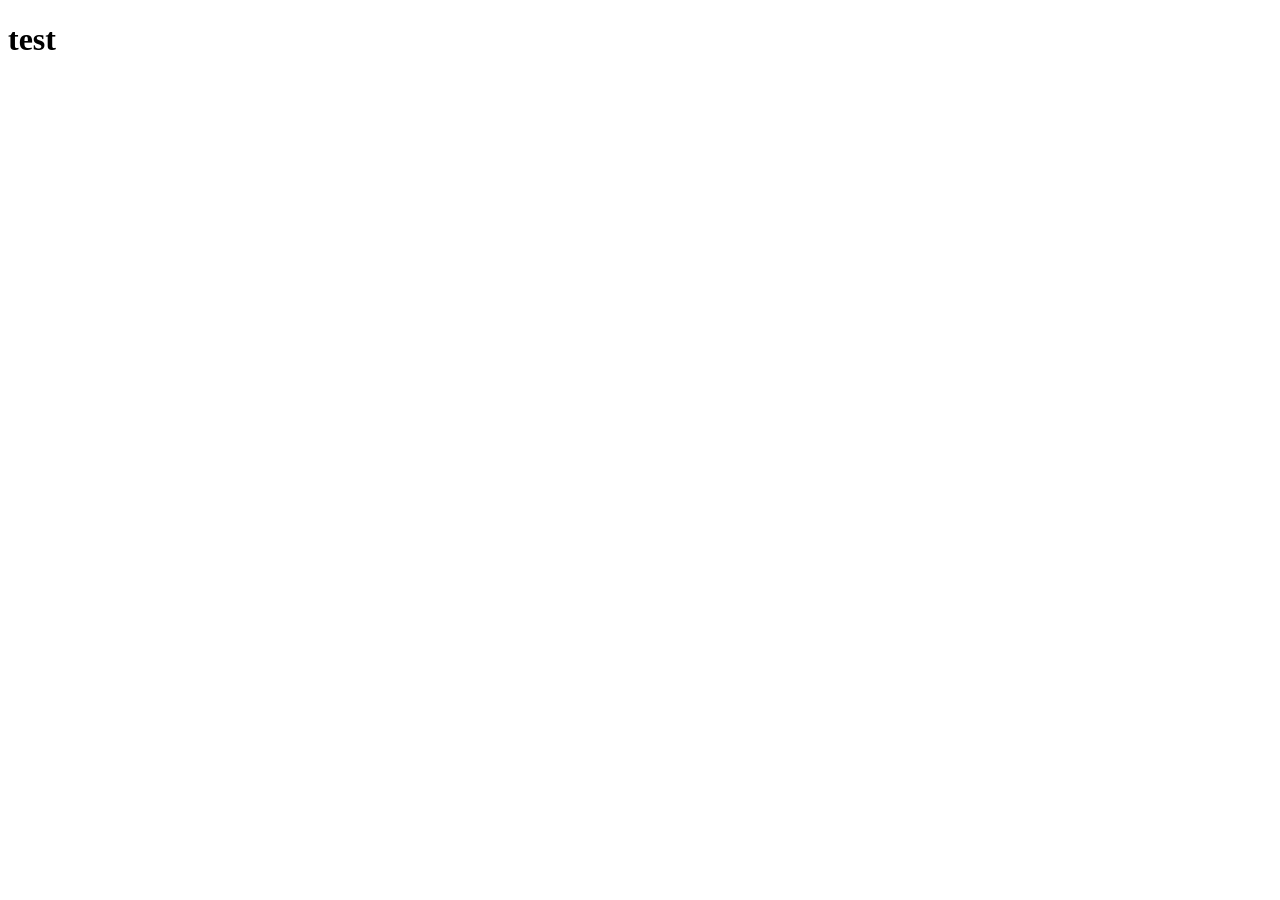
==== frontend/index.html @ 34bb6fc3 "初始化" ====
<!doctype html>
<html lang="Zh-CN">
  <head>
    <meta charset="UTF-8" />
    <meta name="viewport" content="width=device-width, initial-scale=1.0" />
    <title>Document</title>
  </head>
  <body>
    <h1>test</h1>
  </body>
</html>
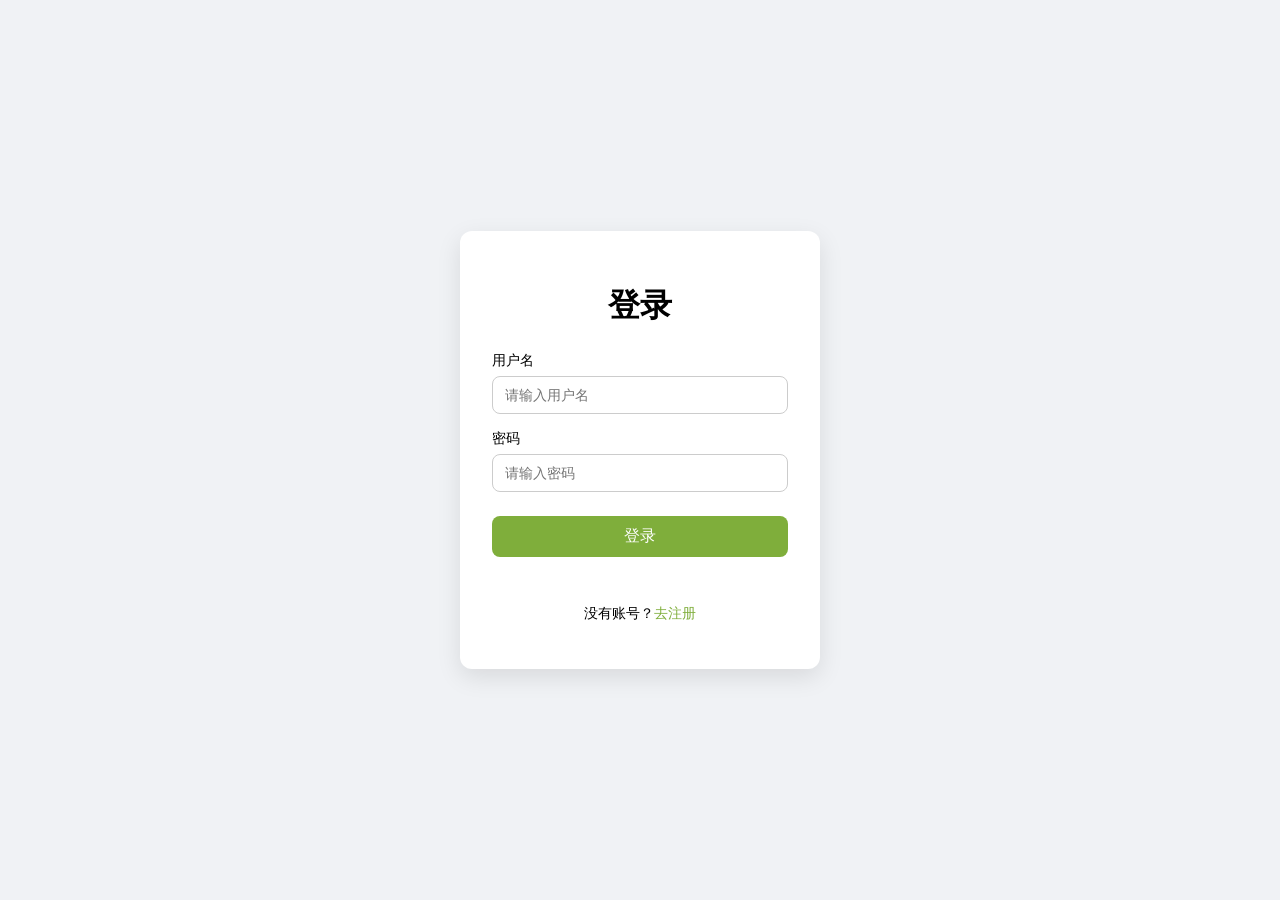
==== commit bc613348: "登录页面制作+代码优化" ====
--- a/frontend/index.html
+++ b/frontend/index.html
@@ -3,9 +3,50 @@
   <head>
     <meta charset="UTF-8" />
     <meta name="viewport" content="width=device-width, initial-scale=1.0" />
-    <title>Document</title>
+    <title>登录界面</title>
+    <link rel="stylesheet" href="css/style.css" />
   </head>
   <body>
-    <h1>test</h1>
+    <!-- 登录卡片 -->
+    <div class="card">
+      <form action="" id="RegisterForm" novalidate>
+        <h1>登录</h1>
+
+        <!-- 用户名部分 -->
+        <div class="form-group">
+          <label for="username">用户名</label>
+          <input
+            type="text"
+            id="username"
+            name="username"
+            placeholder="请输入用户名"
+            autocomplete="username"
+          />
+        </div>
+
+        <!-- 密码部分 -->
+        <div class="form-group">
+          <label for="password">密码</label>
+          <input
+            type="password"
+            id="password"
+            name="password"
+            placeholder="请输入密码"
+            autocomplete="new-password"
+          />
+        </div>
+
+        <!-- 按钮部分 -->
+        <button type="submit" id="SubmitBtn">登录</button>
+
+        <!-- 塞js报告 -->
+        <p id="message" class="message"></p>
+
+        <!-- 注册链接 -->
+        <p class="link">没有账号？<a href="register.html">去注册</a></p>
+      </form>
+    </div>
+
+    <script src="js/login.js"></script>
   </body>
 </html>
--- a/frontend/css/style.css
+++ b/frontend/css/style.css
@@ -0,0 +1,92 @@
+* {
+  box-sizing: border-box;
+}
+
+body {
+  /* 取消默认margin */
+  margin: 0;
+  min-height: 100vh;
+  display: flex;
+  /* 居中 */
+  justify-content: center;
+  align-items: center;
+  background-color: #f0f2f5;
+  font-family: Arial, "Microsoft YaHei", sans-serif;
+}
+/* 注册卡片 */
+.card {
+  width: 360px;
+  padding: 32px;
+  background: #fff;
+  /* 圆角&阴影 */
+  border-radius: 12px;
+  box-shadow: 0 8px 24px rgba(0, 0, 0, 0.1);
+}
+
+h1 {
+  text-align: center;
+  margin-bottom: 24px;
+}
+
+.form-group {
+  margin-bottom: 16px;
+}
+
+label {
+  display: block;
+  margin-bottom: 6px;
+  font-size: 14px;
+}
+/* 改输入框 */
+input {
+  width: 100%;
+  padding: 10px 12px;
+  border: 1.5px solid #ccc;
+  border-radius: 8px;
+  font-size: 14px;
+}
+
+input:focus {
+  outline: none;
+  /* 选框颜色 */
+  border-color: #7fae3b;
+}
+
+button {
+  width: 100%;
+  padding: 10px;
+  margin-top: 8px;
+  background-color: #7fae3b;
+  color: #fff;
+  border: none;
+  border-radius: 8px;
+  font-size: 16px;
+  cursor: pointer;
+}
+/* js禁用样式 */
+button:disabled {
+  background-color: #c7eb94;
+  cursor: not-allowed;
+}
+/* 提示信息 */
+.message {
+  min-height: 20px;
+  font-size: 14px;
+  text-align: center;
+}
+.message.error {
+  color: #ff4d4f;
+}
+.message.success {
+  color: #52c41a;
+}
+
+/* link */
+.link {
+  text-align: center;
+  font-size: 14px;
+}
+.link a {
+  color: #7fae3b;
+  text-decoration: none;
+}
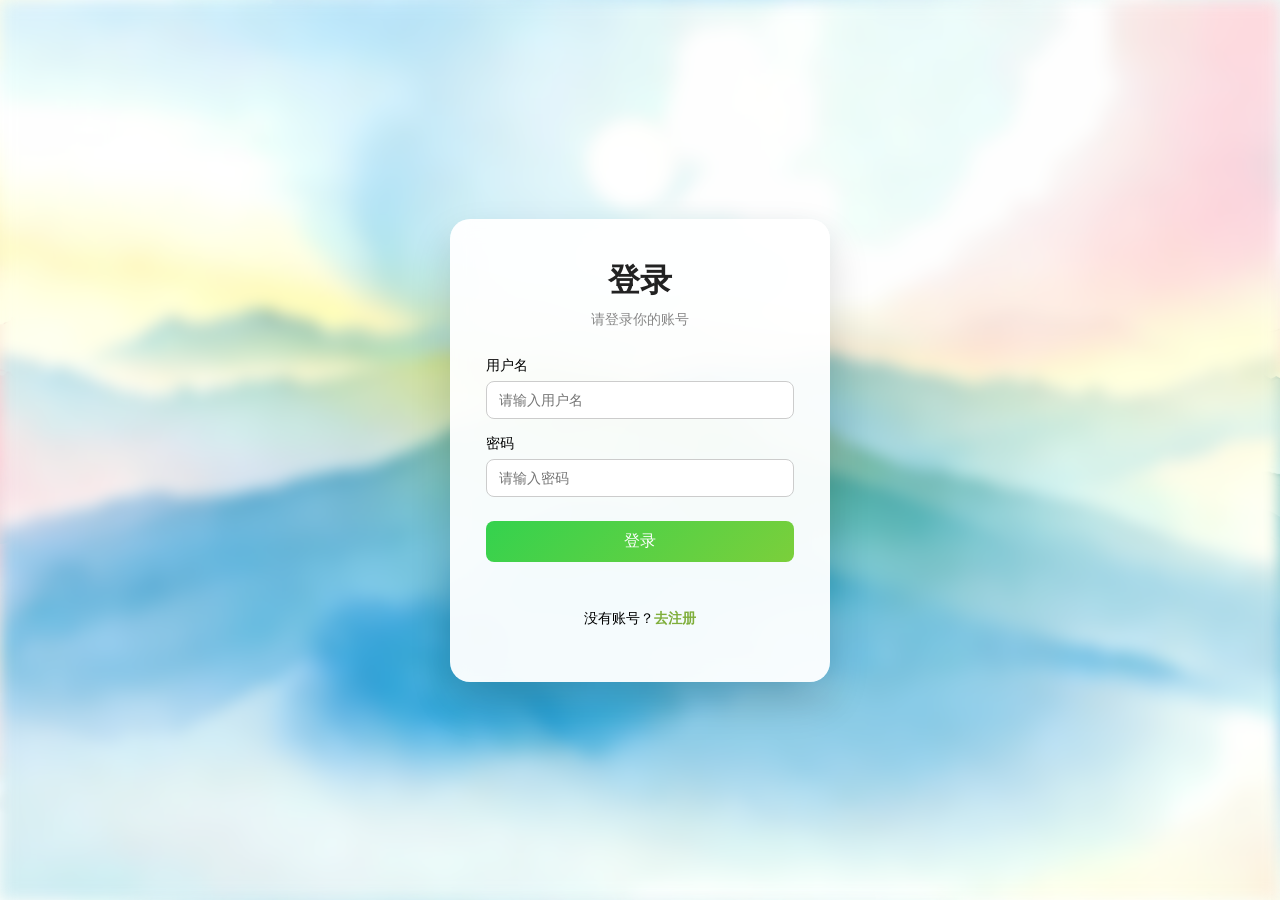
==== commit ef2ae807: "页面css优化" ====
--- a/frontend/index.html
+++ b/frontend/index.html
@@ -9,9 +9,12 @@
   <body>
     <!-- 登录卡片 -->
     <div class="card">
-      <form action="" id="RegisterForm" novalidate>
+      <div class="card_header">
         <h1>登录</h1>
-
+        <p>请登录你的账号</p>
+      </div>
+      <!-- <h1>登录</h1> -->
+      <form action="" id="LoginForm" novalidate>
         <!-- 用户名部分 -->
         <div class="form-group">
           <label for="username">用户名</label>
@@ -20,7 +23,6 @@
             id="username"
             name="username"
             placeholder="请输入用户名"
-            autocomplete="username"
           />
         </div>
 
@@ -32,7 +34,6 @@
             id="password"
             name="password"
             placeholder="请输入密码"
-            autocomplete="new-password"
           />
         </div>
 
--- a/frontend/css/style.css
+++ b/frontend/css/style.css
@@ -12,15 +12,49 @@
   align-items: center;
   background-color: #f0f2f5;
   font-family: Arial, "Microsoft YaHei", sans-serif;
+  /* 背景 */
+  background-image: url("/frontend/assets/image/background_picture.png");
+  background-size: cover;
+  /* background-position: center; */
+  background-repeat: no-repeat;
+  background-attachment: fixed;
 }
-/* 注册卡片 */
+body::before {
+  content: "";
+  position: fixed;
+  top: 0;
+  left: 0;
+  width: 100%;
+  height: 100%;
+  background: url(/frontend/assets/image/background_picture.png) center/cover
+    no-repeat;
+  filter: blur(8px);
+  z-index: -1;
+}
+/* 卡片 */
+.card_header {
+  text-align: center;
+  margin-bottom: 28px;
+}
+.card_header h1 {
+  margin: 0 0 8px;
+  /* font-size: 30px; */
+  color: #222;
+  font-weight: 600;
+}
+.card_header p {
+  margin: 0;
+  color: #888;
+  font-size: 14px;
+}
 .card {
-  width: 360px;
-  padding: 32px;
-  background: #fff;
+  width: 380px;
+  padding: 40px 36px;
+  background: rgba(255, 255, 255, 0.95);
   /* 圆角&阴影 */
-  border-radius: 12px;
-  box-shadow: 0 8px 24px rgba(0, 0, 0, 0.1);
+  border-radius: 20px;
+  box-shadow: 0 20px 40px rgba(0, 0, 0, 0.15);
+  backdrop-filter: blur(10px);
 }
 
 h1 {
@@ -51,23 +85,32 @@
   /* 选框颜色 */
   border-color: #7fae3b;
 }
-
+/* 按钮 */
 button {
   width: 100%;
   padding: 10px;
   margin-top: 8px;
-  background-color: #7fae3b;
+  background: linear-gradient(135deg, #34d24e, #7bcf3b);
   color: #fff;
   border: none;
   border-radius: 8px;
   font-size: 16px;
   cursor: pointer;
 }
-/* js禁用样式 */
+button:hover {
+  transform: translateY(-0.5px);
+  box-shadow: 0 8px 16px rgba(102, 234, 166, 0.4);
+}
+button:active {
+  transform: translateY(0);
+}
 button:disabled {
-  background-color: #c7eb94;
+  background: #b3dc79;
   cursor: not-allowed;
+  transform: none;
+  box-shadow: none;
 }
+
 /* 提示信息 */
 .message {
   min-height: 20px;
@@ -89,4 +132,26 @@
 .link a {
   color: #7fae3b;
   text-decoration: none;
+  font-weight: 600;
 }
+.link a:hover {
+  text-decoration: underline;
+}
+/* 动画 */
+.card {
+  animation: come 0.75s ease-out;
+}
+@keyframes come {
+  from {
+    opacity: 0;
+    transform: translateY(20px);
+  }
+  to {
+    opacity: 1;
+    transform: translateY(0);
+  }
+}
+/* 验证码按钮 */
+#sendCode{
+   
+}
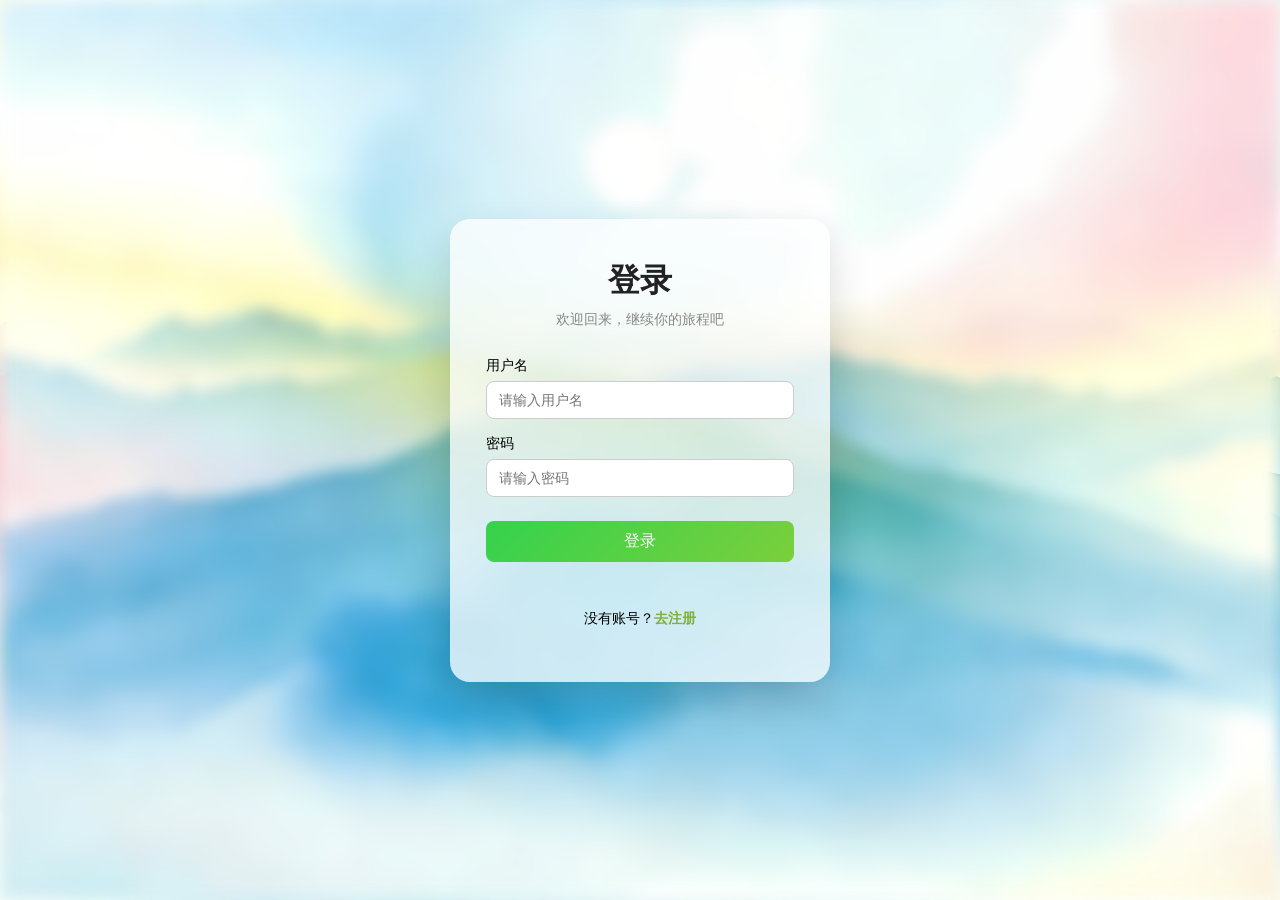
==== commit df3fc24c: "updata" ====
--- a/frontend/index.html
+++ b/frontend/index.html
@@ -11,7 +11,7 @@
     <div class="card">
       <div class="card_header">
         <h1>登录</h1>
-        <p>请登录你的账号</p>
+        <p>欢迎回来，继续你的旅程吧</p>
       </div>
       <!-- <h1>登录</h1> -->
       <form action="" id="LoginForm" novalidate>
--- a/frontend/css/style.css
+++ b/frontend/css/style.css
@@ -50,7 +50,7 @@
 .card {
   width: 380px;
   padding: 40px 36px;
-  background: rgba(255, 255, 255, 0.95);
+  background: rgba(255, 255, 255, 0.75);
   /* 圆角&阴影 */
   border-radius: 20px;
   box-shadow: 0 20px 40px rgba(0, 0, 0, 0.15);
